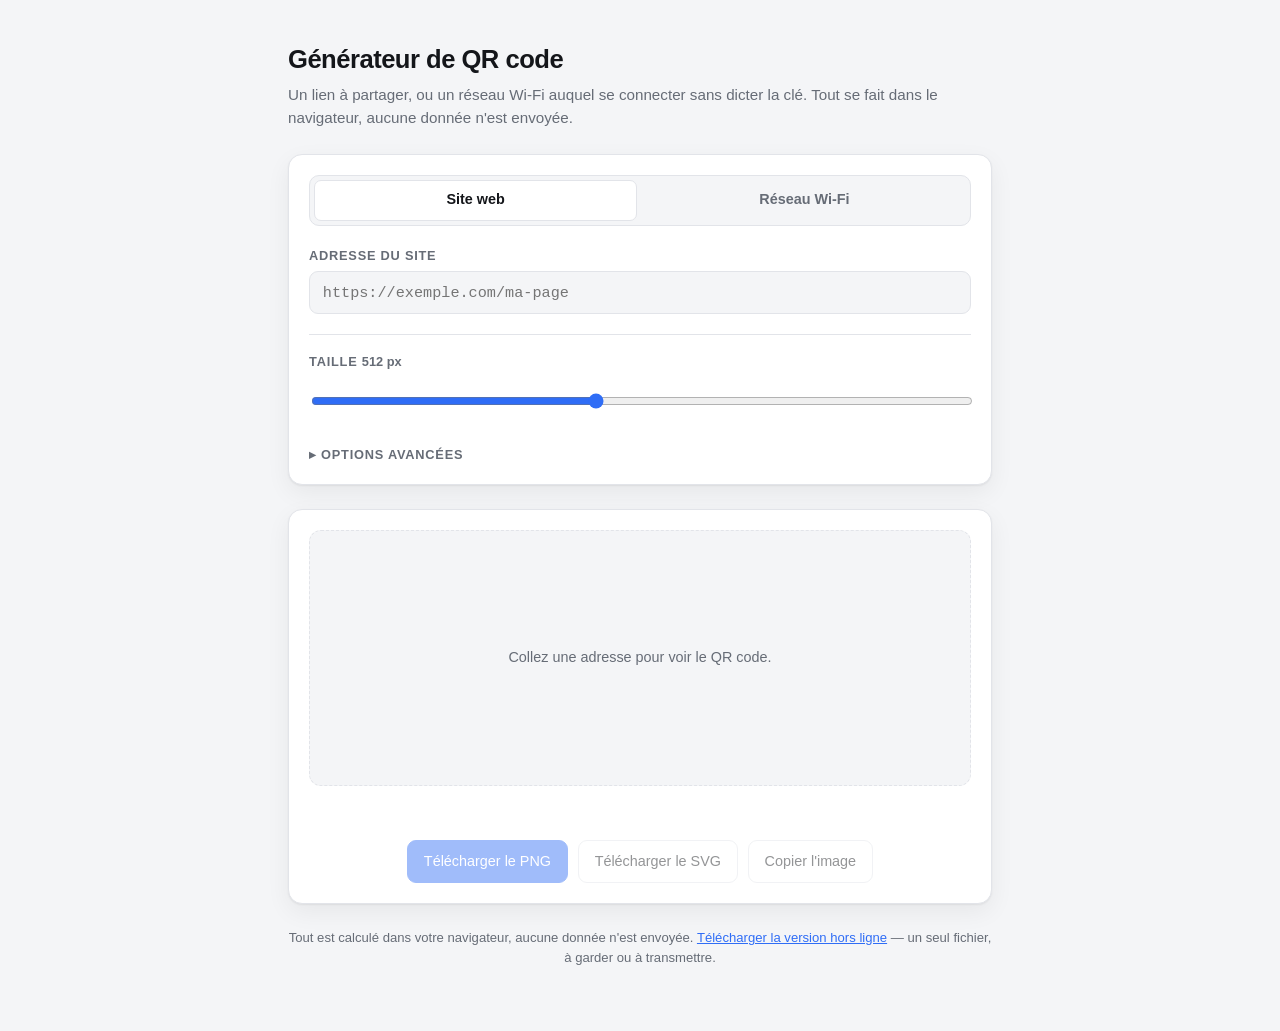
==== index.html @ 9646019e "Replier la correction d'erreur dans « Options avancées » L'écran d'arrivée n'expose plus que l'adres" ====
<!DOCTYPE html>
<html lang="fr">
<head>
  <meta charset="utf-8">
  <meta name="viewport" content="width=device-width, initial-scale=1">
  <title>Générateur de QR code</title>
  <link rel="stylesheet" href="styles.css">
</head>
<body>
  <main class="app">
    <header class="app__header">
      <h1>Générateur de QR code</h1>
      <p class="app__subtitle">Un lien à partager, ou un réseau Wi-Fi auquel se connecter sans dicter la clé. Tout se fait dans le navigateur, aucune donnée n'est envoyée.</p>
    </header>

    <section class="panel">
      <div class="tabs" role="tablist" aria-label="Type de QR code">
        <button type="button" role="tab" id="tab-url" aria-controls="pane-url" aria-selected="true">Site web</button>
        <button type="button" role="tab" id="tab-wifi" aria-controls="pane-wifi" aria-selected="false">Réseau Wi-Fi</button>
      </div>

      <div id="pane-url" role="tabpanel" aria-labelledby="tab-url">
        <label class="field">
          <span class="field__label">Adresse du site</span>
          <input
            id="url-input"
            type="text"
            class="field__input"
            placeholder="https://exemple.com/ma-page"
            autocomplete="off"
            spellcheck="false">
        </label>
      </div>

      <div id="pane-wifi" role="tabpanel" aria-labelledby="tab-wifi" hidden>
        <label class="field">
          <span class="field__label">Nom du réseau (SSID)</span>
          <input id="ssid-input" type="text" class="field__input" placeholder="Livebox-A1B2" autocomplete="off" spellcheck="false">
        </label>

        <div class="options">
          <label class="option">
            <span class="option__label">Sécurité</span>
            <select id="security-select" class="option__control">
              <option value="WPA" selected>WPA / WPA2 / WPA3</option>
              <option value="WEP">WEP (ancien)</option>
              <option value="nopass">Ouvert, sans mot de passe</option>
            </select>
          </label>

          <label class="option">
            <span class="option__label">Mot de passe</span>
            <input id="wifi-password" type="text" class="option__control" placeholder="clé du réseau" autocomplete="off" spellcheck="false">
          </label>
        </div>

        <div class="check">
          <input id="hidden-network" type="checkbox">
          <label for="hidden-network">Réseau caché (SSID non diffusé)</label>
        </div>
      </div>

      <div class="options options--shared">
        <label class="option">
          <span class="option__label">Taille <output id="size-output">512 px</output></span>
          <input id="size-range" type="range" class="option__control" min="128" max="1024" step="32" value="512">
        </label>
      </div>

      <details class="advanced">
        <summary>Options avancées</summary>
        <div class="options">
          <label class="option">
            <span class="option__label">Correction d'erreur</span>
            <select id="ecc-select" class="option__control">
              <option value="L">Faible (L) &mdash; 7 %</option>
              <option value="M" selected>Moyenne (M) &mdash; 15 %</option>
              <option value="Q">Élevée (Q) &mdash; 25 %</option>
              <option value="H">Maximale (H) &mdash; 30 %</option>
            </select>
          </label>
        </div>
        <p class="advanced__help">Plus la correction est élevée, plus le code reste lisible s'il est abîmé ou partiellement masqué — mais plus il est dense. « Moyenne » convient dans presque tous les cas.</p>
      </details>
    </section>

    <section class="result" aria-live="polite">
      <div class="preview" id="preview">
        <canvas id="canvas" class="preview__canvas" role="img" aria-label="Aperçu du QR code"></canvas>
        <p class="preview__placeholder" id="placeholder">Le QR code apparaîtra ici.</p>
      </div>

      <p class="status" id="status"></p>
      <p class="notice" id="notice" hidden></p>

      <div class="actions">
        <button id="download-png" type="button" class="button button--primary" disabled>Télécharger le PNG</button>
        <button id="download-svg" type="button" class="button" disabled>Télécharger le SVG</button>
        <button id="copy-png" type="button" class="button" disabled>Copier l'image</button>
      </div>
    </section>
    <footer class="app__footer">
      Tout est calculé dans votre navigateur, aucune donnée n'est envoyée.
      <a href="qr-code-generator.html" download>Télécharger la version hors ligne</a> — un seul fichier, à garder ou à transmettre.
    </footer>
  </main>

  <script src="qrcode.js"></script>
  <script src="payload.js"></script>
  <script src="app.js"></script>
</body>
</html>
---- styles.css ----
:root {
  color-scheme: light dark;

  --bg: #f4f5f7;
  --surface: #ffffff;
  --border: #e2e4e9;
  --text: #14161a;
  --text-muted: #666c76;
  --accent: #2f6df6;
  --accent-text: #ffffff;
  --danger: #c0392b;
  --warn-bg: #fff8e5;
  --warn-text: #7a5200;
  --warn-border: #f0d9a0;
  --shadow: 0 1px 2px rgba(16, 18, 22, 0.06), 0 8px 24px rgba(16, 18, 22, 0.06);
}

@media (prefers-color-scheme: dark) {
  :root {
    --bg: #121316;
    --surface: #1b1d21;
    --border: #2c2f35;
    --text: #f0f1f3;
    --text-muted: #9aa1ac;
    --accent: #5a8dff;
    --accent-text: #0d1117;
    --danger: #ff7a6b;
    --warn-bg: #2a2313;
    --warn-text: #e8c882;
    --warn-border: #4a3d1c;
    --shadow: 0 1px 2px rgba(0, 0, 0, 0.4), 0 8px 24px rgba(0, 0, 0, 0.35);
  }
}

* {
  box-sizing: border-box;
}

body {
  margin: 0;
  padding: 2.5rem 1.25rem 4rem;
  background: var(--bg);
  color: var(--text);
  font: 16px/1.5 -apple-system, BlinkMacSystemFont, "Segoe UI", Roboto, Helvetica, Arial, sans-serif;
  -webkit-font-smoothing: antialiased;
}

.app {
  max-width: 44rem;
  margin: 0 auto;
  display: flex;
  flex-direction: column;
  gap: 1.5rem;
}

.app__header h1 {
  margin: 0 0 0.35rem;
  font-size: 1.6rem;
  letter-spacing: -0.02em;
}

.app__subtitle {
  margin: 0;
  color: var(--text-muted);
  font-size: 0.95rem;
}

.panel,
.result {
  background: var(--surface);
  border: 1px solid var(--border);
  border-radius: 14px;
  padding: 1.25rem;
  box-shadow: var(--shadow);
}

/* Onglets de mode */
.tabs {
  display: flex;
  gap: 0.35rem;
  margin-bottom: 1.25rem;
  padding: 0.25rem;
  background: var(--bg);
  border: 1px solid var(--border);
  border-radius: 10px;
}

.tabs button {
  flex: 1;
  padding: 0.55rem 0.5rem;
  border: 1px solid transparent;
  border-radius: 7px;
  background: none;
  color: var(--text-muted);
  font: inherit;
  font-size: 0.9rem;
  font-weight: 600;
  cursor: pointer;
}

.tabs button[aria-selected="true"] {
  background: var(--surface);
  border-color: var(--border);
  color: var(--text);
}

.field {
  display: block;
}

.field__label,
.option__label {
  display: block;
  margin-bottom: 0.4rem;
  font-size: 0.8rem;
  font-weight: 600;
  text-transform: uppercase;
  letter-spacing: 0.06em;
  color: var(--text-muted);
}

.field__input,
.option__control {
  width: 100%;
  padding: 0.7rem 0.8rem;
  border: 1px solid var(--border);
  border-radius: 9px;
  background: var(--bg);
  color: var(--text);
  font-size: 1rem;
  font-family: inherit;
}

.field__input {
  font-family: ui-monospace, SFMono-Regular, Menlo, monospace;
  font-size: 0.95rem;
}

.field__input:focus-visible,
.option__control:focus-visible,
.button:focus-visible {
  outline: 2px solid var(--accent);
  outline-offset: 2px;
}

.options {
  margin-top: 1.1rem;
  display: grid;
  grid-template-columns: repeat(auto-fit, minmax(14rem, 1fr));
  gap: 1rem;
}

.option__label output {
  text-transform: none;
  letter-spacing: normal;
  font-variant-numeric: tabular-nums;
}

input[type="range"].option__control {
  padding: 0;
  border: none;
  background: none;
  accent-color: var(--accent);
  height: 2.6rem;
}

.result {
  display: flex;
  flex-direction: column;
  gap: 1rem;
  align-items: center;
}

.preview {
  display: flex;
  align-items: center;
  justify-content: center;
  width: 100%;
  min-height: 16rem;
  padding: 1rem;
  border: 1px dashed var(--border);
  border-radius: 12px;
  background: var(--bg);
}

.preview__canvas {
  display: none;
  width: 100%;
  max-width: 20rem;
  height: auto;
  border-radius: 6px;
  /* Les modules restent nets quand le canvas est mis à l'échelle. */
  image-rendering: pixelated;
}

.preview--ready .preview__canvas {
  display: block;
}

.preview--ready .preview__placeholder {
  display: none;
}

.preview__placeholder {
  margin: 0;
  color: var(--text-muted);
  font-size: 0.9rem;
}

.status {
  margin: 0;
  min-height: 1.4rem;
  text-align: center;
  font-size: 0.85rem;
  color: var(--text-muted);
  font-variant-numeric: tabular-nums;
}

.status--error {
  color: var(--danger);
}

.check {
  display: flex;
  align-items: center;
  gap: 0.5rem;
  margin-top: 1rem;
}

.check input {
  margin: 0;
  accent-color: var(--accent);
}

.check label {
  font-size: 0.88rem;
  color: var(--text);
}

.notice {
  width: 100%;
  margin: 0;
  padding: 0.6rem 0.8rem;
  border: 1px solid var(--warn-border);
  border-radius: 9px;
  background: var(--warn-bg);
  color: var(--warn-text);
  font-size: 0.82rem;
}

.options--shared {
  margin-top: 1.25rem;
  padding-top: 1.1rem;
  border-top: 1px solid var(--border);
}

[hidden] {
  display: none !important;
}

.actions {
  display: flex;
  flex-wrap: wrap;
  gap: 0.6rem;
  justify-content: center;
}

.button {
  padding: 0.6rem 1rem;
  border: 1px solid var(--border);
  border-radius: 9px;
  background: var(--surface);
  color: var(--text);
  font: inherit;
  font-size: 0.9rem;
  font-weight: 500;
  cursor: pointer;
  transition: background-color 0.15s ease, border-color 0.15s ease, opacity 0.15s ease;
}

.button:hover:not(:disabled) {
  border-color: var(--accent);
}

.button--primary {
  background: var(--accent);
  border-color: var(--accent);
  color: var(--accent-text);
}

.button:disabled {
  opacity: 0.45;
  cursor: not-allowed;
}

.app__footer {
  text-align: center;
  font-size: 0.82rem;
  color: var(--text-muted);
}

.app__footer a {
  color: var(--accent);
}

/* Réglages repliés par défaut : l'écran reste simple à l'arrivée. */
.advanced {
  margin-top: 1rem;
}

.advanced > summary {
  cursor: pointer;
  width: fit-content;
  font-size: 0.8rem;
  font-weight: 600;
  text-transform: uppercase;
  letter-spacing: 0.06em;
  color: var(--text-muted);
  list-style: none;
}

.advanced > summary::-webkit-details-marker {
  display: none;
}

.advanced > summary::before {
  content: "▸ ";
}

.advanced[open] > summary::before {
  content: "▾ ";
}

.advanced > summary:focus-visible {
  outline: 2px solid var(--accent);
  outline-offset: 2px;
}

.advanced__help {
  margin: 0.7rem 0 0;
  font-size: 0.82rem;
  color: var(--text-muted);
}
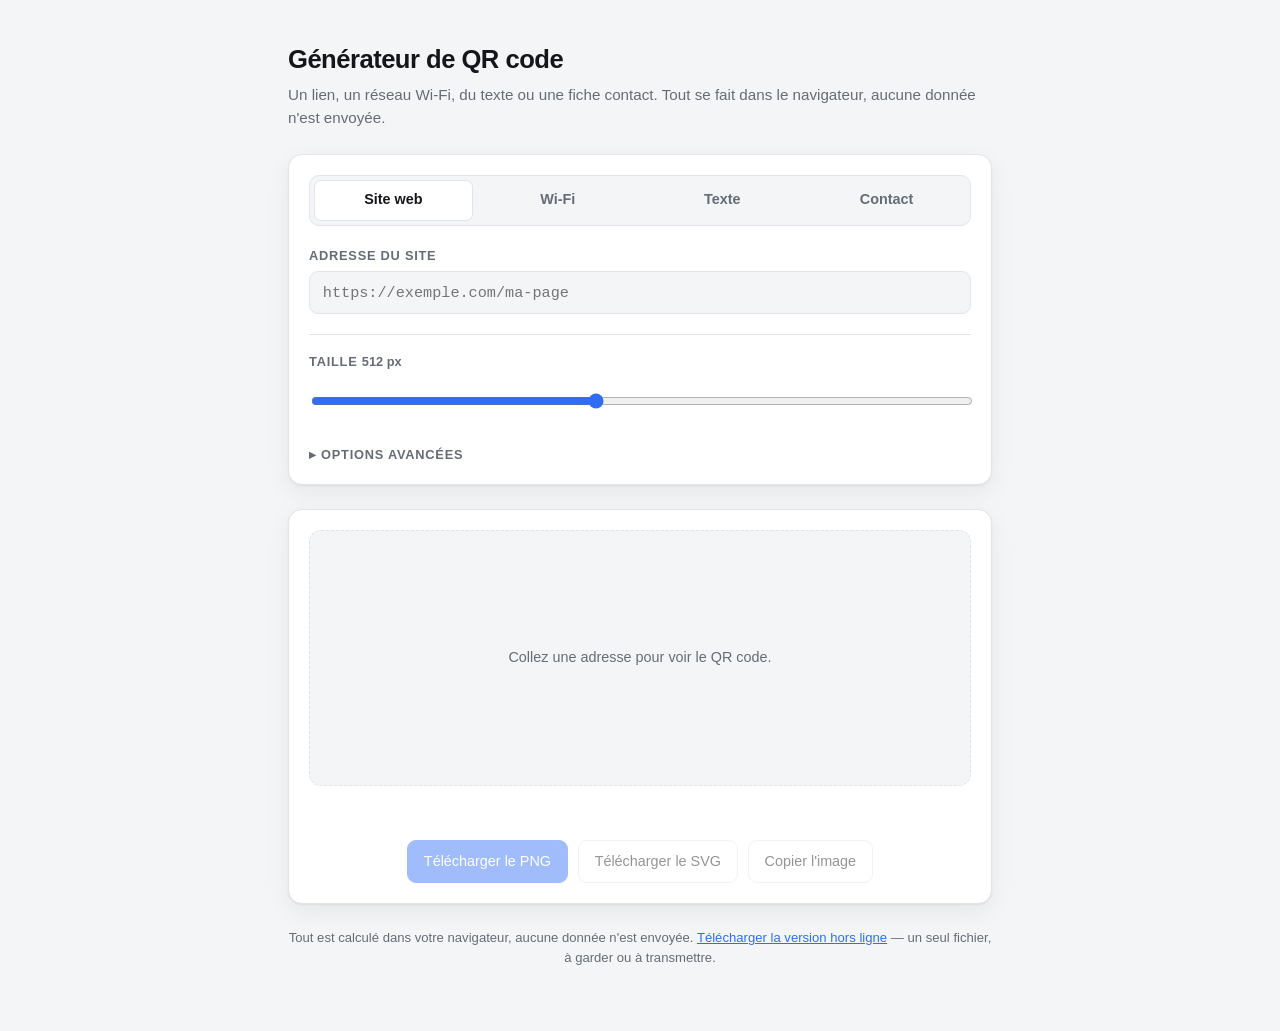
==== commit b1070936: "Ajouter les modes Texte et Contact Deux onglets supplémentaires, portés par le même module de constr" ====
--- a/index.html
+++ b/index.html
@@ -10,13 +10,15 @@
   <main class="app">
     <header class="app__header">
       <h1>Générateur de QR code</h1>
-      <p class="app__subtitle">Un lien à partager, ou un réseau Wi-Fi auquel se connecter sans dicter la clé. Tout se fait dans le navigateur, aucune donnée n'est envoyée.</p>
+      <p class="app__subtitle">Un lien, un réseau Wi-Fi, du texte ou une fiche contact. Tout se fait dans le navigateur, aucune donnée n'est envoyée.</p>
     </header>
 
     <section class="panel">
       <div class="tabs" role="tablist" aria-label="Type de QR code">
         <button type="button" role="tab" id="tab-url" aria-controls="pane-url" aria-selected="true">Site web</button>
-        <button type="button" role="tab" id="tab-wifi" aria-controls="pane-wifi" aria-selected="false">Réseau Wi-Fi</button>
+        <button type="button" role="tab" id="tab-wifi" aria-controls="pane-wifi" aria-selected="false">Wi-Fi</button>
+        <button type="button" role="tab" id="tab-text" aria-controls="pane-text" aria-selected="false">Texte</button>
+        <button type="button" role="tab" id="tab-contact" aria-controls="pane-contact" aria-selected="false">Contact</button>
       </div>
 
       <div id="pane-url" role="tabpanel" aria-labelledby="tab-url">
@@ -57,6 +59,40 @@
         <div class="check">
           <input id="hidden-network" type="checkbox">
           <label for="hidden-network">Réseau caché (SSID non diffusé)</label>
+        </div>
+      </div>
+
+      <div id="pane-text" role="tabpanel" aria-labelledby="tab-text" hidden>
+        <label class="field">
+          <span class="field__label">Texte</span>
+          <textarea id="free-text" class="field__input" rows="4" placeholder="N'importe quel texte : un message, une référence, un numéro de série…" spellcheck="false"></textarea>
+        </label>
+      </div>
+
+      <div id="pane-contact" role="tabpanel" aria-labelledby="tab-contact" hidden>
+        <div class="options">
+          <label class="option">
+            <span class="option__label">Prénom</span>
+            <input id="contact-first" type="text" class="option__control" placeholder="Alex" autocomplete="off">
+          </label>
+          <label class="option">
+            <span class="option__label">Nom</span>
+            <input id="contact-last" type="text" class="option__control" placeholder="Martin" autocomplete="off">
+          </label>
+        </div>
+        <label class="field field--spaced">
+          <span class="field__label">Organisation <span class="optional">facultatif</span></span>
+          <input id="contact-org" type="text" class="field__input" placeholder="AS Monaco" autocomplete="off">
+        </label>
+        <div class="options">
+          <label class="option">
+            <span class="option__label">Téléphone</span>
+            <input id="contact-phone" type="text" class="option__control" placeholder="+377 12 34 56 78" autocomplete="off" spellcheck="false">
+          </label>
+          <label class="option">
+            <span class="option__label">E-mail</span>
+            <input id="contact-email" type="text" class="option__control" placeholder="alex@exemple.com" autocomplete="off" spellcheck="false">
+          </label>
         </div>
       </div>
 
--- a/styles.css
+++ b/styles.css
@@ -77,6 +77,7 @@
 /* Onglets de mode */
 .tabs {
   display: flex;
+  flex-wrap: wrap;
   gap: 0.35rem;
   margin-bottom: 1.25rem;
   padding: 0.25rem;
@@ -86,7 +87,7 @@
 }
 
 .tabs button {
-  flex: 1;
+  flex: 1 1 6rem;
   padding: 0.55rem 0.5rem;
   border: 1px solid transparent;
   border-radius: 7px;
@@ -341,3 +342,19 @@
   font-size: 0.82rem;
   color: var(--text-muted);
 }
+
+textarea.field__input {
+  resize: vertical;
+  min-height: 5.5rem;
+}
+
+.field--spaced {
+  margin-top: 1rem;
+}
+
+.optional {
+  text-transform: none;
+  letter-spacing: normal;
+  font-weight: 400;
+  opacity: 0.75;
+}
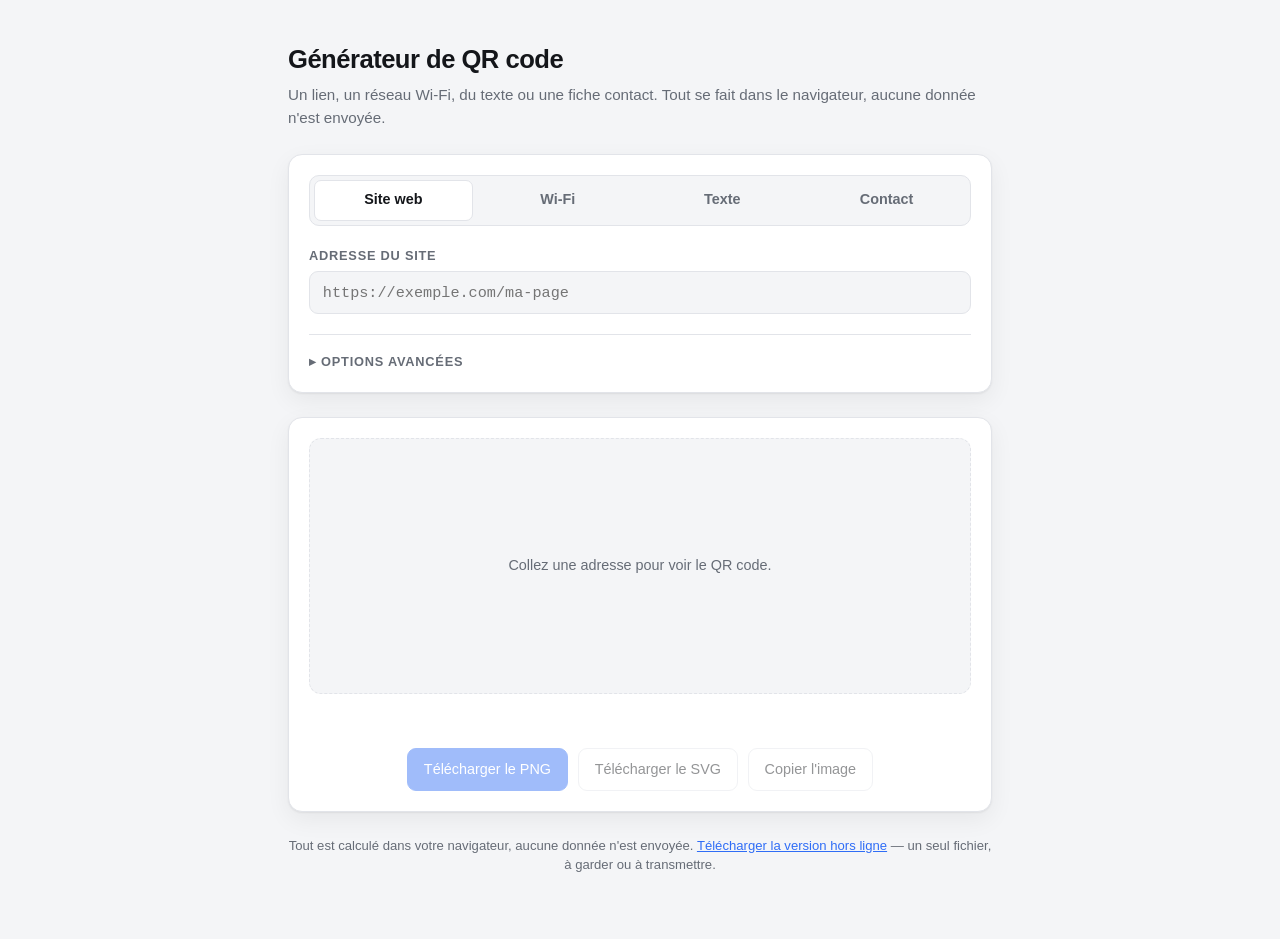
==== commit 4937d9d0: "Neutraliser les exemples et replier la taille d'export Les champs suggéraient des valeurs liées à un" ====
--- a/index.html
+++ b/index.html
@@ -37,7 +37,7 @@
       <div id="pane-wifi" role="tabpanel" aria-labelledby="tab-wifi" hidden>
         <label class="field">
           <span class="field__label">Nom du réseau (SSID)</span>
-          <input id="ssid-input" type="text" class="field__input" placeholder="Livebox-A1B2" autocomplete="off" spellcheck="false">
+          <input id="ssid-input" type="text" class="field__input" placeholder="Wifi-Invites" autocomplete="off" spellcheck="false">
         </label>
 
         <div class="options">
@@ -73,39 +73,37 @@
         <div class="options">
           <label class="option">
             <span class="option__label">Prénom</span>
-            <input id="contact-first" type="text" class="option__control" placeholder="Alex" autocomplete="off">
+            <input id="contact-first" type="text" class="option__control" placeholder="Jane" autocomplete="off">
           </label>
           <label class="option">
             <span class="option__label">Nom</span>
-            <input id="contact-last" type="text" class="option__control" placeholder="Martin" autocomplete="off">
+            <input id="contact-last" type="text" class="option__control" placeholder="Doe" autocomplete="off">
           </label>
         </div>
         <label class="field field--spaced">
           <span class="field__label">Organisation <span class="optional">facultatif</span></span>
-          <input id="contact-org" type="text" class="field__input" placeholder="AS Monaco" autocomplete="off">
+          <input id="contact-org" type="text" class="field__input" placeholder="Ma société" autocomplete="off">
         </label>
         <div class="options">
           <label class="option">
             <span class="option__label">Téléphone</span>
-            <input id="contact-phone" type="text" class="option__control" placeholder="+377 12 34 56 78" autocomplete="off" spellcheck="false">
+            <input id="contact-phone" type="text" class="option__control" placeholder="+33 6 12 34 56 78" autocomplete="off" spellcheck="false">
           </label>
           <label class="option">
             <span class="option__label">E-mail</span>
-            <input id="contact-email" type="text" class="option__control" placeholder="alex@exemple.com" autocomplete="off" spellcheck="false">
+            <input id="contact-email" type="text" class="option__control" placeholder="jane.doe@exemple.com" autocomplete="off" spellcheck="false">
           </label>
         </div>
-      </div>
-
-      <div class="options options--shared">
-        <label class="option">
-          <span class="option__label">Taille <output id="size-output">512 px</output></span>
-          <input id="size-range" type="range" class="option__control" min="128" max="1024" step="32" value="512">
-        </label>
       </div>
 
       <details class="advanced">
         <summary>Options avancées</summary>
         <div class="options">
+          <label class="option">
+            <span class="option__label">Taille <output id="size-output">512 px</output></span>
+            <input id="size-range" type="range" class="option__control" min="128" max="1024" step="32" value="512">
+          </label>
+
           <label class="option">
             <span class="option__label">Correction d'erreur</span>
             <select id="ecc-select" class="option__control">
@@ -116,7 +114,7 @@
             </select>
           </label>
         </div>
-        <p class="advanced__help">Plus la correction est élevée, plus le code reste lisible s'il est abîmé ou partiellement masqué — mais plus il est dense. « Moyenne » convient dans presque tous les cas.</p>
+        <p class="advanced__help">La taille fixe la dimension des images exportées. Plus la correction d'erreur est élevée, plus le code reste lisible s'il est abîmé ou partiellement masqué — mais plus il est dense. Les valeurs par défaut conviennent dans presque tous les cas.</p>
       </details>
     </section>
 
--- a/styles.css
+++ b/styles.css
@@ -249,12 +249,6 @@
   font-size: 0.82rem;
 }
 
-.options--shared {
-  margin-top: 1.25rem;
-  padding-top: 1.1rem;
-  border-top: 1px solid var(--border);
-}
-
 [hidden] {
   display: none !important;
 }
@@ -306,7 +300,9 @@
 
 /* Réglages repliés par défaut : l'écran reste simple à l'arrivée. */
 .advanced {
-  margin-top: 1rem;
+  margin-top: 1.25rem;
+  padding-top: 1.1rem;
+  border-top: 1px solid var(--border);
 }
 
 .advanced > summary {
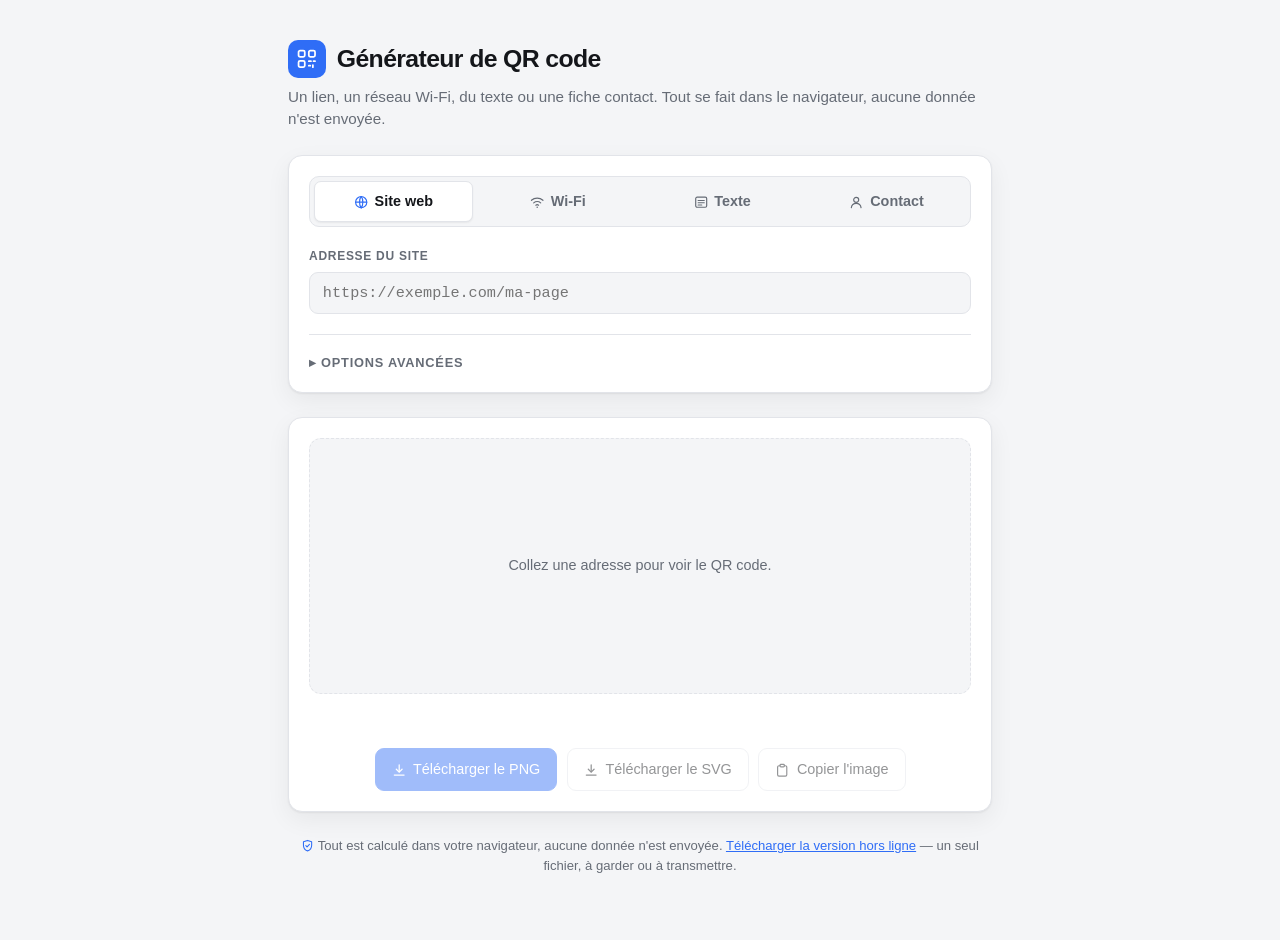
==== commit 79156393: "Habiller l'interface : icônes, logo et favicon Ajoute un jeu de huit icônes SVG (onglets, boutons d'" ====
--- a/index.html
+++ b/index.html
@@ -4,21 +4,88 @@
   <meta charset="utf-8">
   <meta name="viewport" content="width=device-width, initial-scale=1">
   <title>Générateur de QR code</title>
+  <link rel="icon" href="data:image/svg+xml,%3Csvg xmlns='http://www.w3.org/2000/svg' viewBox='0 0 16 16'%3E%3Crect width='16' height='16' rx='3.5' fill='%232f6df6'/%3E%3Cg fill='%23fff'%3E%3Crect x='3' y='3' width='4' height='4' rx='1'/%3E%3Crect x='9' y='3' width='4' height='4' rx='1'/%3E%3Crect x='3' y='9' width='4' height='4' rx='1'/%3E%3Crect x='9.4' y='9.4' width='1.7' height='1.7'/%3E%3Crect x='11.4' y='11.4' width='1.7' height='1.7'/%3E%3C/g%3E%3C/svg%3E">
   <link rel="stylesheet" href="styles.css">
 </head>
 <body>
+<!--
+  Jeu d'icônes de l'interface : chaque tracé est défini une seule fois ici, puis
+  réutilisé par <use href="#icon-...">. Dessinées sur une grille de 16×16 dans un
+  style linéaire proche de Bootstrap Icons, mais écrites à la main : le fichier
+  reste ainsi autonome, sans CDN ni dépendance à télécharger.
+-->
+<svg xmlns="http://www.w3.org/2000/svg" hidden aria-hidden="true">
+  <symbol id="icon-qr" viewBox="0 0 16 16" fill="none" stroke="currentColor"
+          stroke-width="1.3" stroke-linecap="round" stroke-linejoin="round">
+    <rect x="1.9" y="1.9" width="4.6" height="4.6" rx="1.1"/>
+    <rect x="9.5" y="1.9" width="4.6" height="4.6" rx="1.1"/>
+    <rect x="1.9" y="9.5" width="4.6" height="4.6" rx="1.1"/>
+    <path d="M9.5 9.8h1.6M13 9.8h1.1M9.5 13.1h1.1M12.5 12.6v1.6"/>
+  </symbol>
+
+  <symbol id="icon-globe" viewBox="0 0 16 16" fill="none" stroke="currentColor"
+          stroke-width="1.3" stroke-linecap="round" stroke-linejoin="round">
+    <circle cx="8" cy="8" r="6.2"/>
+    <path d="M1.9 8h12.2"/>
+    <path d="M8 1.8c-2.4 2.3-2.4 10.1 0 12.4"/>
+    <path d="M8 1.8c2.4 2.3 2.4 10.1 0 12.4"/>
+  </symbol>
+
+  <symbol id="icon-wifi" viewBox="0 0 16 16" fill="none" stroke="currentColor"
+          stroke-width="1.3" stroke-linecap="round" stroke-linejoin="round">
+    <path d="M1.6 5.9c3.6-3.2 9.2-3.2 12.8 0"/>
+    <path d="M4.1 8.7c2.2-1.9 5.6-1.9 7.8 0"/>
+    <path d="M6.5 11.4c.9-.8 2.1-.8 3 0"/>
+    <circle cx="8" cy="13.6" r=".85" fill="currentColor" stroke="none"/>
+  </symbol>
+
+  <symbol id="icon-text" viewBox="0 0 16 16" fill="none" stroke="currentColor"
+          stroke-width="1.3" stroke-linecap="round" stroke-linejoin="round">
+    <rect x="1.9" y="2.4" width="12.2" height="11.2" rx="1.6"/>
+    <path d="M4.6 6.1h6.8M4.6 8.6h6.8M4.6 11.1h4"/>
+  </symbol>
+
+  <symbol id="icon-person" viewBox="0 0 16 16" fill="none" stroke="currentColor"
+          stroke-width="1.3" stroke-linecap="round" stroke-linejoin="round">
+    <circle cx="8" cy="5.4" r="2.8"/>
+    <path d="M2.6 14c.4-3 2.7-4.7 5.4-4.7s5 1.7 5.4 4.7"/>
+  </symbol>
+
+  <symbol id="icon-download" viewBox="0 0 16 16" fill="none" stroke="currentColor"
+          stroke-width="1.4" stroke-linecap="round" stroke-linejoin="round">
+    <path d="M8 2.2v7.6"/>
+    <path d="M4.8 6.9 8 10.1l3.2-3.2"/>
+    <path d="M2.6 13.4h10.8"/>
+  </symbol>
+
+  <symbol id="icon-clipboard" viewBox="0 0 16 16" fill="none" stroke="currentColor"
+          stroke-width="1.3" stroke-linecap="round" stroke-linejoin="round">
+    <path d="M5.6 3.1H4.4A1.5 1.5 0 0 0 2.9 4.6v8.4a1.5 1.5 0 0 0 1.5 1.5h7.2a1.5 1.5 0 0 0 1.5-1.5V4.6a1.5 1.5 0 0 0-1.5-1.5h-1.2"/>
+    <rect x="5.6" y="1.5" width="4.8" height="2.9" rx="1"/>
+  </symbol>
+
+  <symbol id="icon-shield" viewBox="0 0 16 16" fill="none" stroke="currentColor"
+          stroke-width="1.3" stroke-linecap="round" stroke-linejoin="round">
+    <path d="M8 1.7 13 3.4v4.2c0 3.3-2.1 6-5 6.9-2.9-.9-5-3.6-5-6.9V3.4z"/>
+    <path d="M5.9 8.1 7.4 9.6l2.9-3"/>
+  </symbol>
+</svg>
+
   <main class="app">
     <header class="app__header">
-      <h1>Générateur de QR code</h1>
+      <div class="brand">
+        <span class="brand__mark"><svg class="icon icon--brand" aria-hidden="true"><use href="#icon-qr"/></svg></span>
+        <h1>Générateur de QR code</h1>
+      </div>
       <p class="app__subtitle">Un lien, un réseau Wi-Fi, du texte ou une fiche contact. Tout se fait dans le navigateur, aucune donnée n'est envoyée.</p>
     </header>
 
     <section class="panel">
       <div class="tabs" role="tablist" aria-label="Type de QR code">
-        <button type="button" role="tab" id="tab-url" aria-controls="pane-url" aria-selected="true">Site web</button>
-        <button type="button" role="tab" id="tab-wifi" aria-controls="pane-wifi" aria-selected="false">Wi-Fi</button>
-        <button type="button" role="tab" id="tab-text" aria-controls="pane-text" aria-selected="false">Texte</button>
-        <button type="button" role="tab" id="tab-contact" aria-controls="pane-contact" aria-selected="false">Contact</button>
+        <button type="button" role="tab" id="tab-url" aria-controls="pane-url" aria-selected="true"><svg class="icon" aria-hidden="true"><use href="#icon-globe"/></svg><span>Site web</span></button>
+        <button type="button" role="tab" id="tab-wifi" aria-controls="pane-wifi" aria-selected="false"><svg class="icon" aria-hidden="true"><use href="#icon-wifi"/></svg><span>Wi-Fi</span></button>
+        <button type="button" role="tab" id="tab-text" aria-controls="pane-text" aria-selected="false"><svg class="icon" aria-hidden="true"><use href="#icon-text"/></svg><span>Texte</span></button>
+        <button type="button" role="tab" id="tab-contact" aria-controls="pane-contact" aria-selected="false"><svg class="icon" aria-hidden="true"><use href="#icon-person"/></svg><span>Contact</span></button>
       </div>
 
       <div id="pane-url" role="tabpanel" aria-labelledby="tab-url">
@@ -73,7 +140,7 @@
         <div class="options">
           <label class="option">
             <span class="option__label">Prénom</span>
-            <input id="contact-first" type="text" class="option__control" placeholder="Jane" autocomplete="off">
+            <input id="contact-first" type="text" class="option__control" placeholder="John" autocomplete="off">
           </label>
           <label class="option">
             <span class="option__label">Nom</span>
@@ -91,7 +158,7 @@
           </label>
           <label class="option">
             <span class="option__label">E-mail</span>
-            <input id="contact-email" type="text" class="option__control" placeholder="jane.doe@exemple.com" autocomplete="off" spellcheck="false">
+            <input id="contact-email" type="text" class="option__control" placeholder="john.doe@exemple.com" autocomplete="off" spellcheck="false">
           </label>
         </div>
       </div>
@@ -128,12 +195,13 @@
       <p class="notice" id="notice" hidden></p>
 
       <div class="actions">
-        <button id="download-png" type="button" class="button button--primary" disabled>Télécharger le PNG</button>
-        <button id="download-svg" type="button" class="button" disabled>Télécharger le SVG</button>
-        <button id="copy-png" type="button" class="button" disabled>Copier l'image</button>
+        <button id="download-png" type="button" class="button button--primary" disabled><svg class="icon" aria-hidden="true"><use href="#icon-download"/></svg><span>Télécharger le PNG</span></button>
+        <button id="download-svg" type="button" class="button" disabled><svg class="icon" aria-hidden="true"><use href="#icon-download"/></svg><span>Télécharger le SVG</span></button>
+        <button id="copy-png" type="button" class="button" disabled><svg class="icon" aria-hidden="true"><use href="#icon-clipboard"/></svg><span>Copier l'image</span></button>
       </div>
     </section>
     <footer class="app__footer">
+      <svg class="icon" aria-hidden="true"><use href="#icon-shield"/></svg>
       Tout est calculé dans votre navigateur, aucune donnée n'est envoyée.
       <a href="qr-code-generator.html" download>Télécharger la version hors ligne</a> — un seul fichier, à garder ou à transmettre.
     </footer>
--- a/styles.css
+++ b/styles.css
@@ -53,16 +53,49 @@
   gap: 1.5rem;
 }
 
+.brand {
+  display: flex;
+  align-items: center;
+  gap: 0.7rem;
+  margin-bottom: 0.5rem;
+}
+
+/* Pastille d'identité : le glyphe reprend celui du favicon. */
+.brand__mark {
+  display: grid;
+  place-items: center;
+  flex: none;
+  width: 2.35rem;
+  height: 2.35rem;
+  border-radius: 10px;
+  background: var(--accent);
+  color: var(--accent-text);
+}
+
 .app__header h1 {
-  margin: 0 0 0.35rem;
-  font-size: 1.6rem;
-  letter-spacing: -0.02em;
+  margin: 0;
+  font-size: 1.55rem;
+  font-weight: 650;
+  letter-spacing: -0.025em;
 }
 
 .app__subtitle {
   margin: 0;
   color: var(--text-muted);
   font-size: 0.95rem;
+}
+
+/* Les icônes suivent la taille et la couleur du texte qui les accompagne. */
+.icon {
+  width: 1em;
+  height: 1em;
+  flex: none;
+  vertical-align: -0.125em;
+}
+
+.icon--brand {
+  width: 1.35rem;
+  height: 1.35rem;
 }
 
 .panel,
@@ -87,6 +120,10 @@
 }
 
 .tabs button {
+  display: inline-flex;
+  align-items: center;
+  justify-content: center;
+  gap: 0.4rem;
   flex: 1 1 6rem;
   padding: 0.55rem 0.5rem;
   border: 1px solid transparent;
@@ -97,12 +134,28 @@
   font-size: 0.9rem;
   font-weight: 600;
   cursor: pointer;
+  transition: background-color 0.15s ease, border-color 0.15s ease, color 0.15s ease;
+}
+
+.tabs button:hover:not([aria-selected="true"]) {
+  color: var(--text);
 }
 
 .tabs button[aria-selected="true"] {
   background: var(--surface);
   border-color: var(--border);
   color: var(--text);
+  box-shadow: 0 1px 2px rgba(16, 18, 22, 0.06);
+}
+
+/* L'onglet actif se repère aussi à la couleur de son icône, pas seulement au fond. */
+.tabs button[aria-selected="true"] .icon {
+  color: var(--accent);
+}
+
+.tabs button:focus-visible {
+  outline: 2px solid var(--accent);
+  outline-offset: 2px;
 }
 
 .field {
@@ -113,7 +166,7 @@
 .option__label {
   display: block;
   margin-bottom: 0.4rem;
-  font-size: 0.8rem;
+  font-size: 0.75rem;
   font-weight: 600;
   text-transform: uppercase;
   letter-spacing: 0.06em;
@@ -130,6 +183,12 @@
   color: var(--text);
   font-size: 1rem;
   font-family: inherit;
+  transition: border-color 0.15s ease, background-color 0.15s ease;
+}
+
+.field__input:hover,
+.option__control:hover {
+  border-color: var(--text-muted);
 }
 
 .field__input {
@@ -189,7 +248,10 @@
   width: 100%;
   max-width: 20rem;
   height: auto;
-  border-radius: 6px;
+  padding: 0.6rem;
+  border-radius: 10px;
+  background: #ffffff;
+  box-shadow: 0 1px 2px rgba(16, 18, 22, 0.1), 0 6px 20px rgba(16, 18, 22, 0.12);
   /* Les modules restent nets quand le canvas est mis à l'échelle. */
   image-rendering: pixelated;
 }
@@ -261,6 +323,9 @@
 }
 
 .button {
+  display: inline-flex;
+  align-items: center;
+  gap: 0.45rem;
   padding: 0.6rem 1rem;
   border: 1px solid var(--border);
   border-radius: 9px;
@@ -292,6 +357,10 @@
   text-align: center;
   font-size: 0.82rem;
   color: var(--text-muted);
+}
+
+.app__footer .icon {
+  color: var(--accent);
 }
 
 .app__footer a {
@@ -354,3 +423,13 @@
   font-weight: 400;
   opacity: 0.75;
 }
+
+/* Respecte le réglage système « réduire les animations ». */
+@media (prefers-reduced-motion: reduce) {
+  *,
+  *::before,
+  *::after {
+    transition-duration: 0.01ms !important;
+    animation-duration: 0.01ms !important;
+  }
+}
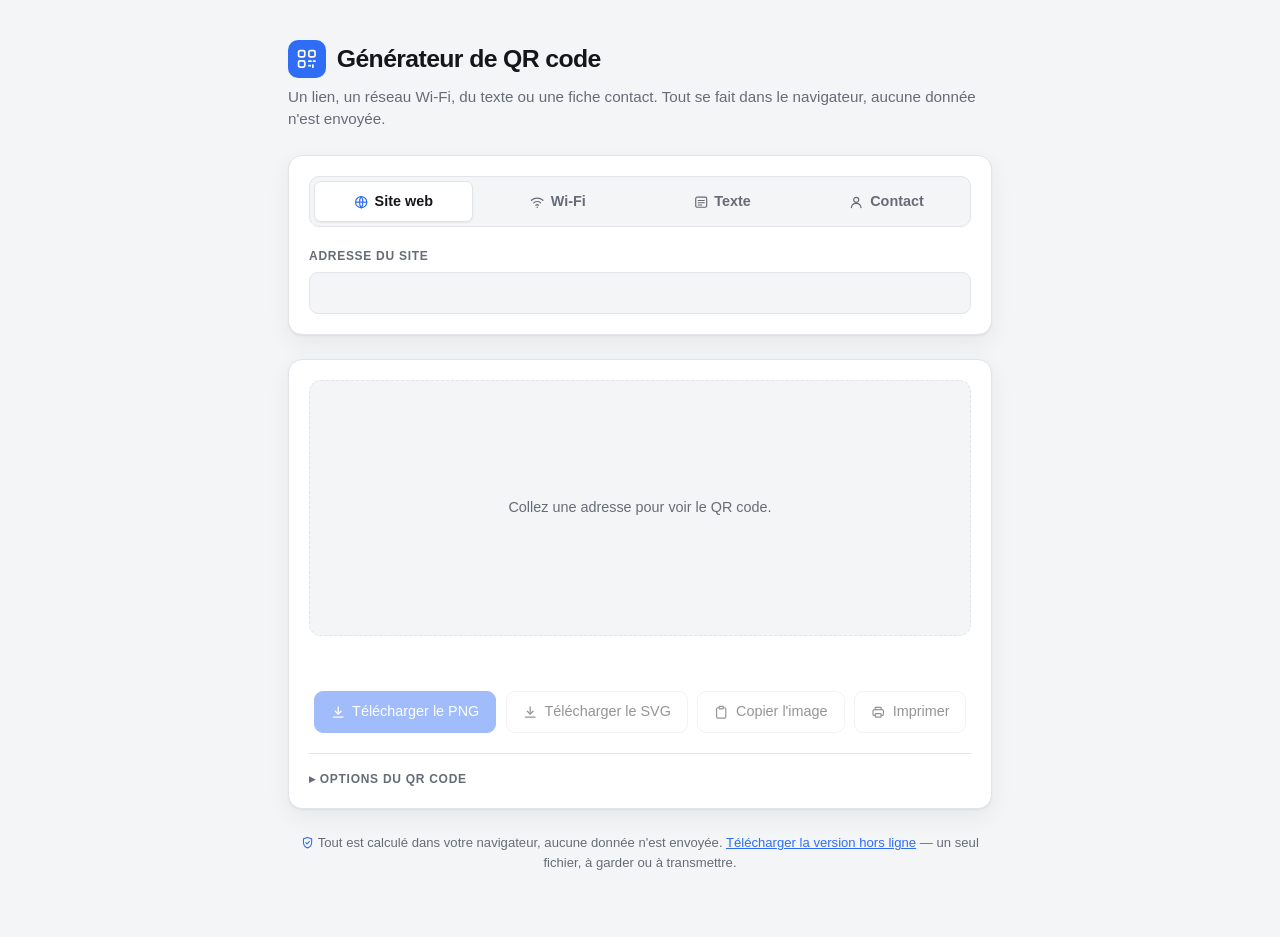
==== commit 0d678430: "Enrichir la fiche contact et réorganiser l'écran Champs ajoutés à la vCard, tous lus par iOS et Andr" ====
--- a/index.html
+++ b/index.html
@@ -69,6 +69,18 @@
     <path d="M8 1.7 13 3.4v4.2c0 3.3-2.1 6-5 6.9-2.9-.9-5-3.6-5-6.9V3.4z"/>
     <path d="M5.9 8.1 7.4 9.6l2.9-3"/>
   </symbol>
+
+  <symbol id="icon-plus" viewBox="0 0 16 16" fill="none" stroke="currentColor"
+          stroke-width="1.5" stroke-linecap="round" stroke-linejoin="round">
+    <path d="M8 3.4v9.2M3.4 8h9.2"/>
+  </symbol>
+
+  <symbol id="icon-print" viewBox="0 0 16 16" fill="none" stroke="currentColor"
+          stroke-width="1.3" stroke-linecap="round" stroke-linejoin="round">
+    <path d="M4.7 5.2V2.6h6.6v2.6"/>
+    <path d="M11.3 11.6h1.1a1.4 1.4 0 0 0 1.4-1.4V6.6a1.4 1.4 0 0 0-1.4-1.4H3.6A1.4 1.4 0 0 0 2.2 6.6v3.6a1.4 1.4 0 0 0 1.4 1.4h1.1"/>
+    <rect x="4.7" y="9.6" width="6.6" height="3.8" rx=".7"/>
+  </symbol>
 </svg>
 
   <main class="app">
@@ -91,20 +103,14 @@
       <div id="pane-url" role="tabpanel" aria-labelledby="tab-url">
         <label class="field">
           <span class="field__label">Adresse du site</span>
-          <input
-            id="url-input"
-            type="text"
-            class="field__input"
-            placeholder="https://exemple.com/ma-page"
-            autocomplete="off"
-            spellcheck="false">
+          <input id="url-input" type="text" class="field__input" autocomplete="off" spellcheck="false">
         </label>
       </div>
 
       <div id="pane-wifi" role="tabpanel" aria-labelledby="tab-wifi" hidden>
         <label class="field">
           <span class="field__label">Nom du réseau (SSID)</span>
-          <input id="ssid-input" type="text" class="field__input" placeholder="Wifi-Invites" autocomplete="off" spellcheck="false">
+          <input id="ssid-input" type="text" class="field__input" autocomplete="off" spellcheck="false">
         </label>
 
         <div class="options">
@@ -119,20 +125,25 @@
 
           <label class="option">
             <span class="option__label">Mot de passe</span>
-            <input id="wifi-password" type="text" class="option__control" placeholder="clé du réseau" autocomplete="off" spellcheck="false">
-          </label>
-        </div>
-
-        <div class="check">
-          <input id="hidden-network" type="checkbox">
-          <label for="hidden-network">Réseau caché (SSID non diffusé)</label>
-        </div>
+            <input id="wifi-password" type="text" class="option__control" autocomplete="off" spellcheck="false">
+          </label>
+        </div>
+
+        <details class="more">
+          <summary>Plus de détails</summary>
+          <div class="more__body">
+            <div class="check">
+              <input id="hidden-network" type="checkbox">
+              <label for="hidden-network">Réseau caché (SSID non diffusé)</label>
+            </div>
+          </div>
+        </details>
       </div>
 
       <div id="pane-text" role="tabpanel" aria-labelledby="tab-text" hidden>
         <label class="field">
           <span class="field__label">Texte</span>
-          <textarea id="free-text" class="field__input" rows="4" placeholder="N'importe quel texte : un message, une référence, un numéro de série…" spellcheck="false"></textarea>
+          <textarea id="free-text" class="field__input" rows="4" spellcheck="false"></textarea>
         </label>
       </div>
 
@@ -140,31 +151,104 @@
         <div class="options">
           <label class="option">
             <span class="option__label">Prénom</span>
-            <input id="contact-first" type="text" class="option__control" placeholder="John" autocomplete="off">
+            <input id="contact-first" type="text" class="option__control" autocomplete="off">
           </label>
           <label class="option">
             <span class="option__label">Nom</span>
-            <input id="contact-last" type="text" class="option__control" placeholder="Doe" autocomplete="off">
-          </label>
-        </div>
-        <label class="field field--spaced">
-          <span class="field__label">Organisation <span class="optional">facultatif</span></span>
-          <input id="contact-org" type="text" class="field__input" placeholder="Ma société" autocomplete="off">
-        </label>
+            <input id="contact-last" type="text" class="option__control" autocomplete="off">
+          </label>
+        </div>
+
         <div class="options">
           <label class="option">
             <span class="option__label">Téléphone</span>
-            <input id="contact-phone" type="text" class="option__control" placeholder="+33 6 12 34 56 78" autocomplete="off" spellcheck="false">
+            <input id="contact-phone" type="text" class="option__control" autocomplete="off" spellcheck="false">
           </label>
           <label class="option">
             <span class="option__label">E-mail</span>
-            <input id="contact-email" type="text" class="option__control" placeholder="john.doe@exemple.com" autocomplete="off" spellcheck="false">
-          </label>
-        </div>
+            <input id="contact-email" type="text" class="option__control" autocomplete="off" spellcheck="false">
+          </label>
+        </div>
+
+        <details class="more">
+          <summary>Plus de détails</summary>
+          <div class="more__body">
+            <div class="options">
+              <label class="option">
+                <span class="option__label">Organisation</span>
+                <input id="contact-org" type="text" class="option__control" autocomplete="off">
+              </label>
+              <label class="option">
+                <span class="option__label">Fonction</span>
+                <input id="contact-title" type="text" class="option__control" autocomplete="off">
+              </label>
+            </div>
+
+            <label class="field">
+              <span class="field__label">Téléphone (bureau)</span>
+              <input id="contact-work-phone" type="text" class="field__input" autocomplete="off" spellcheck="false">
+            </label>
+
+            <div class="links">
+              <span class="field__label">Liens <span class="optional">site web, LinkedIn…</span></span>
+              <div class="links__list" id="links-list">
+                <input type="text" class="field__input" data-link autocomplete="off" spellcheck="false">
+              </div>
+              <button type="button" class="button button--ghost" id="add-link">
+                <svg class="icon" aria-hidden="true"><use href="#icon-plus"/></svg><span>Ajouter un lien</span>
+              </button>
+            </div>
+
+            <div class="options">
+              <label class="option">
+                <span class="option__label">Rue</span>
+                <input id="contact-street" type="text" class="option__control" autocomplete="off">
+              </label>
+              <label class="option">
+                <span class="option__label">Code postal</span>
+                <input id="contact-postal" type="text" class="option__control" autocomplete="off">
+              </label>
+            </div>
+
+            <div class="options">
+              <label class="option">
+                <span class="option__label">Ville</span>
+                <input id="contact-city" type="text" class="option__control" autocomplete="off">
+              </label>
+              <label class="option">
+                <span class="option__label">Pays</span>
+                <input id="contact-country" type="text" class="option__control" autocomplete="off">
+              </label>
+            </div>
+
+            <label class="field">
+              <span class="field__label">Note</span>
+              <textarea id="contact-note" class="field__input" rows="2" spellcheck="false"></textarea>
+            </label>
+          </div>
+        </details>
+      </div>
+    </section>
+
+    <section class="result" aria-live="polite">
+      <div class="preview" id="preview">
+        <canvas id="canvas" class="preview__canvas" role="img" aria-label="Aperçu du QR code"></canvas>
+        <p class="preview__placeholder" id="placeholder">Le QR code apparaîtra ici.</p>
+      </div>
+
+      <p class="print-caption" id="print-caption"></p>
+      <p class="status" id="status"></p>
+      <p class="notice" id="notice" hidden></p>
+
+      <div class="actions">
+        <button id="download-png" type="button" class="button button--primary" disabled><svg class="icon" aria-hidden="true"><use href="#icon-download"/></svg><span>Télécharger le PNG</span></button>
+        <button id="download-svg" type="button" class="button" disabled><svg class="icon" aria-hidden="true"><use href="#icon-download"/></svg><span>Télécharger le SVG</span></button>
+        <button id="copy-png" type="button" class="button" disabled><svg class="icon" aria-hidden="true"><use href="#icon-clipboard"/></svg><span>Copier l'image</span></button>
+        <button id="print" type="button" class="button" disabled><svg class="icon" aria-hidden="true"><use href="#icon-print"/></svg><span>Imprimer</span></button>
       </div>
 
       <details class="advanced">
-        <summary>Options avancées</summary>
+        <summary>Options du QR code</summary>
         <div class="options">
           <label class="option">
             <span class="option__label">Taille <output id="size-output">512 px</output></span>
@@ -184,22 +268,6 @@
         <p class="advanced__help">La taille fixe la dimension des images exportées. Plus la correction d'erreur est élevée, plus le code reste lisible s'il est abîmé ou partiellement masqué — mais plus il est dense. Les valeurs par défaut conviennent dans presque tous les cas.</p>
       </details>
     </section>
-
-    <section class="result" aria-live="polite">
-      <div class="preview" id="preview">
-        <canvas id="canvas" class="preview__canvas" role="img" aria-label="Aperçu du QR code"></canvas>
-        <p class="preview__placeholder" id="placeholder">Le QR code apparaîtra ici.</p>
-      </div>
-
-      <p class="status" id="status"></p>
-      <p class="notice" id="notice" hidden></p>
-
-      <div class="actions">
-        <button id="download-png" type="button" class="button button--primary" disabled><svg class="icon" aria-hidden="true"><use href="#icon-download"/></svg><span>Télécharger le PNG</span></button>
-        <button id="download-svg" type="button" class="button" disabled><svg class="icon" aria-hidden="true"><use href="#icon-download"/></svg><span>Télécharger le SVG</span></button>
-        <button id="copy-png" type="button" class="button" disabled><svg class="icon" aria-hidden="true"><use href="#icon-clipboard"/></svg><span>Copier l'image</span></button>
-      </div>
-    </section>
     <footer class="app__footer">
       <svg class="icon" aria-hidden="true"><use href="#icon-shield"/></svg>
       Tout est calculé dans votre navigateur, aucune donnée n'est envoyée.
--- a/styles.css
+++ b/styles.css
@@ -203,11 +203,25 @@
   outline-offset: 2px;
 }
 
+/* L'espacement vertical appartient au conteneur, via gap, et jamais aux champs :
+   une marge sur un frère adjacent décale le second champ d'une paire placée
+   côte à côte. Sans marge sur les enfants, aucun désalignement n'est possible. */
+[role="tabpanel"] {
+  display: grid;
+  gap: 1rem;
+  align-content: start;
+}
+
 .options {
-  margin-top: 1.1rem;
   display: grid;
   grid-template-columns: repeat(auto-fit, minmax(14rem, 1fr));
   gap: 1rem;
+  align-items: start;
+}
+
+/* Le dépliant n'est pas un conteneur de champs : son espacement reste explicite. */
+.advanced .options {
+  margin-top: 0.9rem;
 }
 
 .option__label output {
@@ -287,7 +301,6 @@
   display: flex;
   align-items: center;
   gap: 0.5rem;
-  margin-top: 1rem;
 }
 
 .check input {
@@ -367,41 +380,6 @@
   color: var(--accent);
 }
 
-/* Réglages repliés par défaut : l'écran reste simple à l'arrivée. */
-.advanced {
-  margin-top: 1.25rem;
-  padding-top: 1.1rem;
-  border-top: 1px solid var(--border);
-}
-
-.advanced > summary {
-  cursor: pointer;
-  width: fit-content;
-  font-size: 0.8rem;
-  font-weight: 600;
-  text-transform: uppercase;
-  letter-spacing: 0.06em;
-  color: var(--text-muted);
-  list-style: none;
-}
-
-.advanced > summary::-webkit-details-marker {
-  display: none;
-}
-
-.advanced > summary::before {
-  content: "▸ ";
-}
-
-.advanced[open] > summary::before {
-  content: "▾ ";
-}
-
-.advanced > summary:focus-visible {
-  outline: 2px solid var(--accent);
-  outline-offset: 2px;
-}
-
 .advanced__help {
   margin: 0.7rem 0 0;
   font-size: 0.82rem;
@@ -411,10 +389,6 @@
 textarea.field__input {
   resize: vertical;
   min-height: 5.5rem;
-}
-
-.field--spaced {
-  margin-top: 1rem;
 }
 
 .optional {
@@ -433,3 +407,136 @@
     animation-duration: 0.01ms !important;
   }
 }
+
+/* Section « Plus de détails » : les champs secondaires, repliés par défaut. */
+.more > summary,
+.advanced > summary {
+  cursor: pointer;
+  width: fit-content;
+  font-size: 0.75rem;
+  font-weight: 600;
+  text-transform: uppercase;
+  letter-spacing: 0.06em;
+  color: var(--text-muted);
+  list-style: none;
+  transition: color 0.15s ease;
+}
+
+.more > summary:hover,
+.advanced > summary:hover {
+  color: var(--text);
+}
+
+.more > summary::-webkit-details-marker,
+.advanced > summary::-webkit-details-marker {
+  display: none;
+}
+
+.more > summary::before,
+.advanced > summary::before {
+  content: "▸ ";
+}
+
+.more[open] > summary::before,
+.advanced[open] > summary::before {
+  content: "▾ ";
+}
+
+.more > summary:focus-visible,
+.advanced > summary:focus-visible {
+  outline: 2px solid var(--accent);
+  outline-offset: 2px;
+}
+
+/* Comme les tabpanels : l'espacement vient du conteneur, jamais des champs. */
+.more__body {
+  display: grid;
+  gap: 1rem;
+  align-content: start;
+  margin-top: 0.9rem;
+}
+
+.links {
+  display: grid;
+  gap: 0.5rem;
+}
+
+.links__list {
+  display: grid;
+  gap: 0.5rem;
+}
+
+.button--ghost {
+  justify-content: center;
+  width: fit-content;
+  padding: 0.4rem 0.7rem;
+  font-size: 0.82rem;
+  color: var(--accent);
+  background: none;
+  border-style: dashed;
+}
+
+/* Légende de la feuille imprimée : inutile à l'écran. */
+.print-caption {
+  display: none;
+}
+
+/* Réglages du QR code : séparés des champs, puisqu'ils n'en font pas partie. */
+.advanced {
+  width: 100%;
+  margin-top: 0.25rem;
+  padding-top: 1rem;
+  border-top: 1px solid var(--border);
+}
+
+/* À l'impression, seul le code et sa légende comptent. */
+@media print {
+  body {
+    padding: 0;
+    background: #fff;
+    color: #000;
+  }
+
+  .app__header,
+  .panel,
+  .status,
+  .notice,
+  .actions,
+  .advanced,
+  .app__footer {
+    display: none !important;
+  }
+
+  .result {
+    border: none;
+    box-shadow: none;
+    padding: 0;
+    background: none;
+    /* Le code se retrouve au milieu de la feuille, prêt à être affiché. */
+    justify-content: center;
+    min-height: 90vh;
+  }
+
+  .preview {
+    border: none;
+    background: none;
+    padding: 0;
+    min-height: 0;
+  }
+
+  .preview__canvas {
+    max-width: 11cm;
+    padding: 0;
+    box-shadow: none;
+  }
+
+  .print-caption {
+    display: block;
+    margin: 0.8cm 0 0;
+    text-align: center;
+    font-size: 12pt;
+    line-height: 1.5;
+    color: #000;
+    white-space: pre-line;
+  }
+}
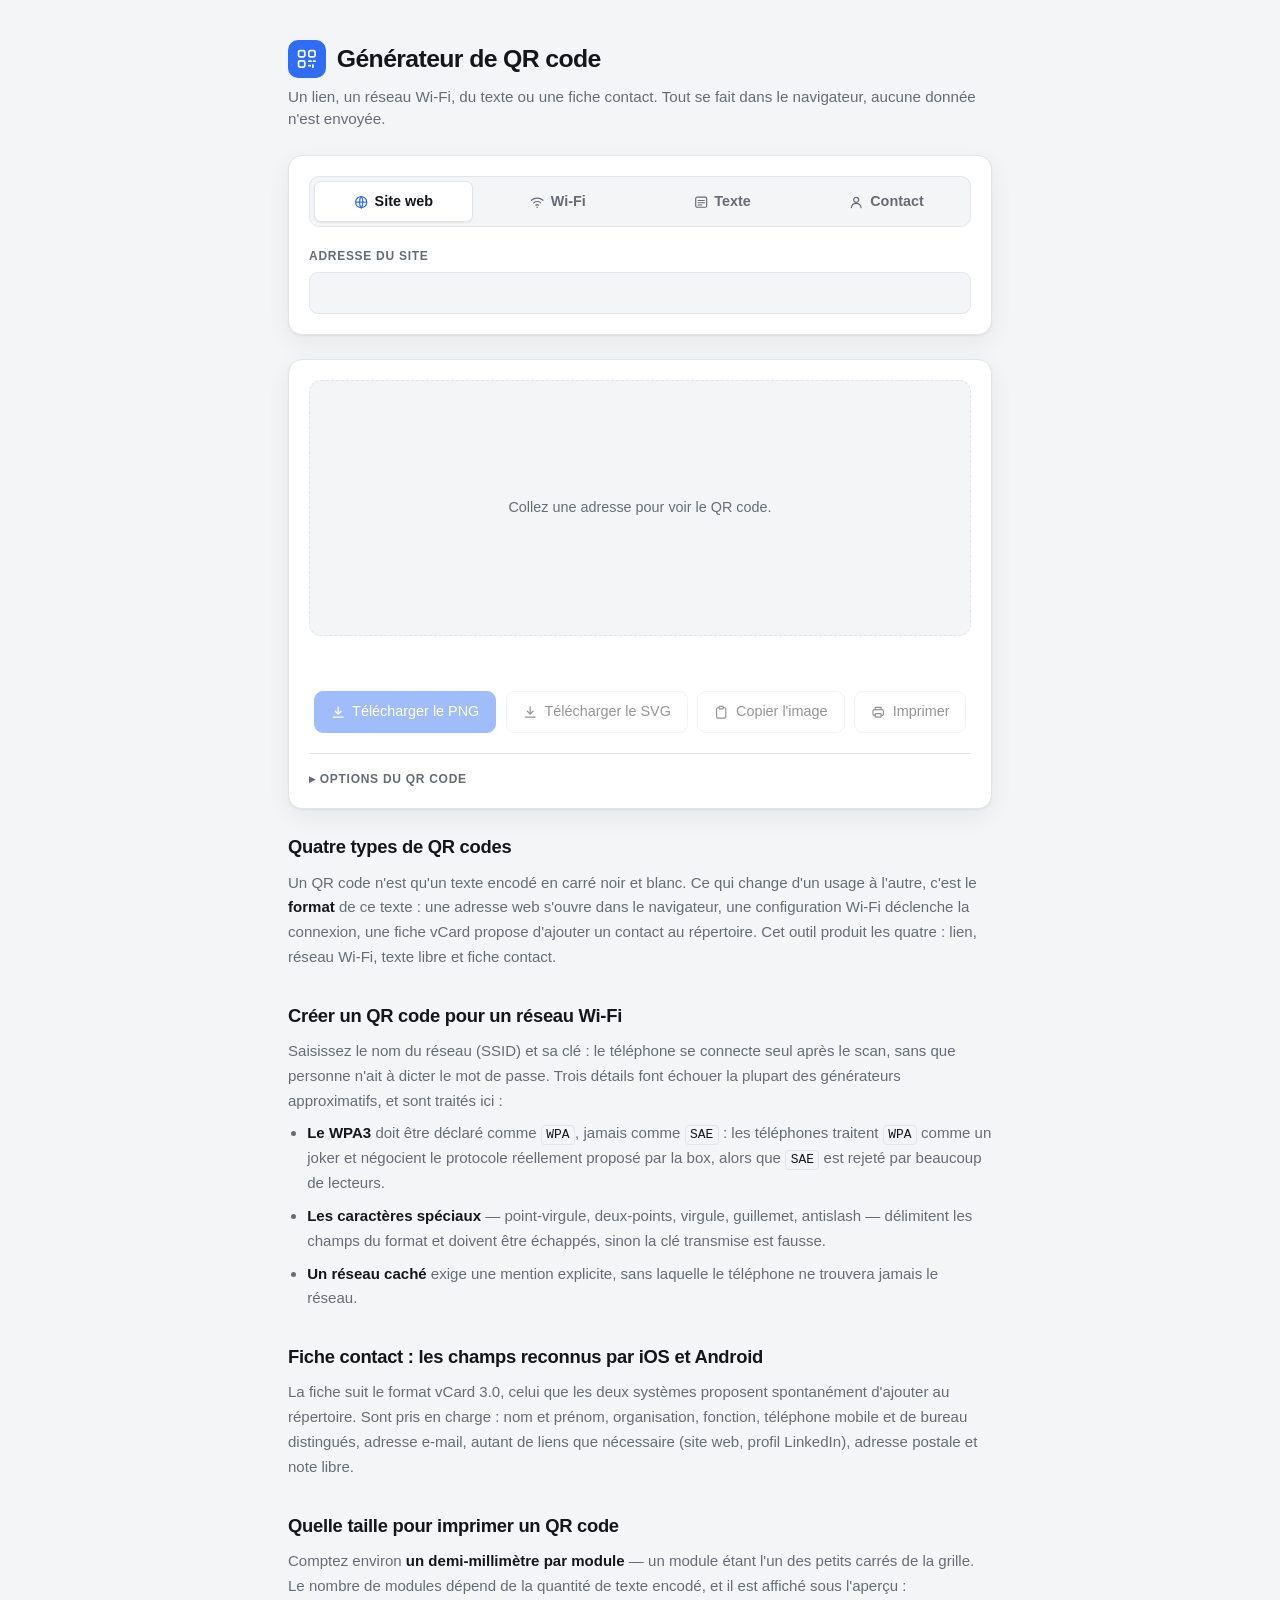
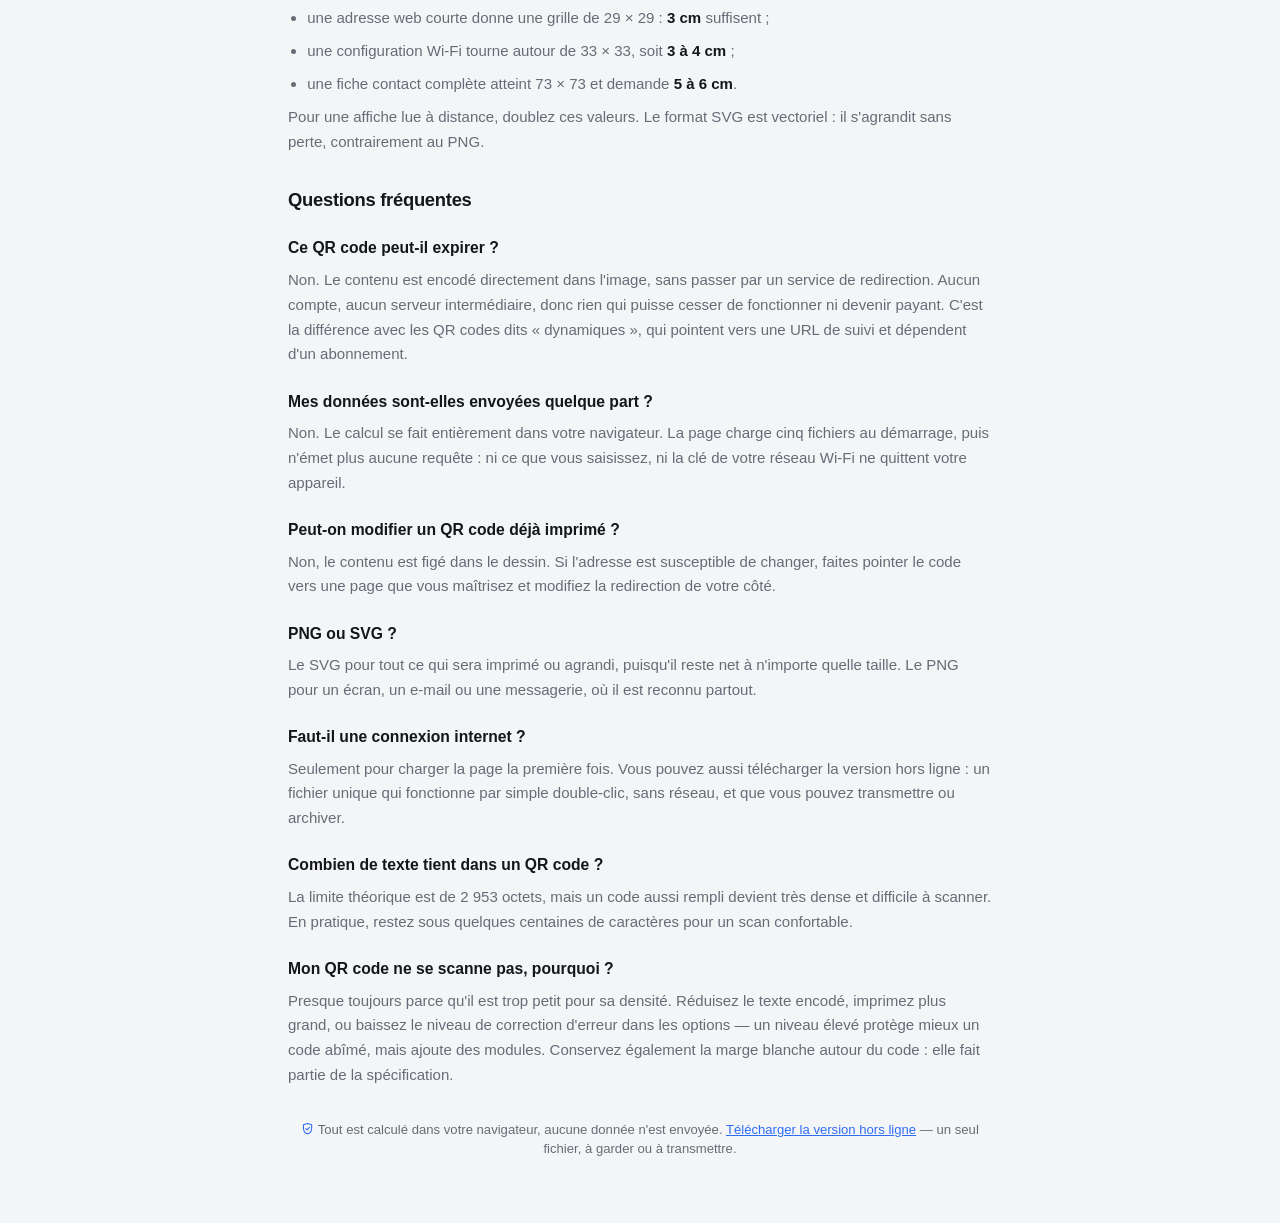
==== commit d644fd4a: "Rendre la page référençable : métadonnées, contenu et FAQ La page n'offrait que 60 mots et aucune mé" ====
--- a/index.html
+++ b/index.html
@@ -3,9 +3,117 @@
 <head>
   <meta charset="utf-8">
   <meta name="viewport" content="width=device-width, initial-scale=1">
-  <title>Générateur de QR code</title>
+  <title>Générateur de QR code gratuit : Wi-Fi, contact et liens</title>
+  <meta name="description" content="Créez un QR code pour un lien, un réseau Wi-Fi ou une fiche contact. Gratuit, sans inscription, aucune donnée envoyée. Export PNG et SVG.">
+  <link rel="canonical" href="https://seanas-a.github.io/qr-code-generator/">
+  <meta name="theme-color" content="#2f6df6">
+
+  <!-- Partage sur les réseaux et messageries -->
+  <meta property="og:type" content="website">
+  <meta property="og:url" content="https://seanas-a.github.io/qr-code-generator/">
+  <meta property="og:title" content="Générateur de QR code gratuit : Wi-Fi, contact et liens">
+  <meta property="og:description" content="Créez un QR code pour un lien, un réseau Wi-Fi ou une fiche contact. Gratuit, sans inscription, aucune donnée envoyée. Export PNG et SVG.">
+  <meta property="og:locale" content="fr_FR">
+  <meta name="twitter:card" content="summary">
+  <meta name="twitter:title" content="Générateur de QR code gratuit : Wi-Fi, contact et liens">
+  <meta name="twitter:description" content="Créez un QR code pour un lien, un réseau Wi-Fi ou une fiche contact. Gratuit, sans inscription, aucune donnée envoyée. Export PNG et SVG.">
   <link rel="icon" href="data:image/svg+xml,%3Csvg xmlns='http://www.w3.org/2000/svg' viewBox='0 0 16 16'%3E%3Crect width='16' height='16' rx='3.5' fill='%232f6df6'/%3E%3Cg fill='%23fff'%3E%3Crect x='3' y='3' width='4' height='4' rx='1'/%3E%3Crect x='9' y='3' width='4' height='4' rx='1'/%3E%3Crect x='3' y='9' width='4' height='4' rx='1'/%3E%3Crect x='9.4' y='9.4' width='1.7' height='1.7'/%3E%3Crect x='11.4' y='11.4' width='1.7' height='1.7'/%3E%3C/g%3E%3C/svg%3E">
   <link rel="stylesheet" href="styles.css">
+  <!-- Données structurées : décrivent l'outil et les questions traitées. Google ne
+       produit plus de résultat enrichi pour les FAQ depuis mai 2026, mais continue de
+       lire ce balisage pour comprendre la page, tout comme les moteurs de réponse. -->
+  <script type="application/ld+json">
+{
+  "@context": "https://schema.org",
+  "@type": "WebApplication",
+  "name": "Générateur de QR code",
+  "url": "https://seanas-a.github.io/qr-code-generator/",
+  "applicationCategory": "UtilitiesApplication",
+  "operatingSystem": "Tout navigateur web",
+  "inLanguage": "fr",
+  "browserRequirements": "Fonctionne sans connexion après le premier chargement",
+  "description": "Générateur de QR codes pour liens, réseaux Wi-Fi, fiches contact vCard et texte libre. Tout est calculé dans le navigateur : aucune donnée envoyée.",
+  "offers": {
+    "@type": "Offer",
+    "price": "0",
+    "priceCurrency": "EUR"
+  },
+  "featureList": [
+    "QR code pour une adresse web",
+    "QR code de connexion Wi-Fi (WPA, WPA2, WPA3, WEP, réseau ouvert)",
+    "Fiche contact vCard 3.0",
+    "Texte libre",
+    "Export PNG et SVG",
+    "Impression d'une affichette",
+    "Fonctionnement hors ligne"
+  ]
+}
+  </script>
+  <script type="application/ld+json">
+{
+  "@context": "https://schema.org",
+  "@type": "FAQPage",
+  "mainEntity": [
+    {
+      "@type": "Question",
+      "name": "Ce QR code peut-il expirer ?",
+      "acceptedAnswer": {
+        "@type": "Answer",
+        "text": "Non. Le contenu est encodé directement dans l'image, sans service de redirection. Aucun compte ni serveur intermédiaire, donc rien qui puisse cesser de fonctionner ou devenir payant, contrairement aux QR codes dits dynamiques."
+      }
+    },
+    {
+      "@type": "Question",
+      "name": "Mes données sont-elles envoyées quelque part ?",
+      "acceptedAnswer": {
+        "@type": "Answer",
+        "text": "Non. Le calcul se fait entièrement dans le navigateur. La page charge cinq fichiers au démarrage puis n'émet plus aucune requête : ni les saisies, ni la clé Wi-Fi ne quittent l'appareil."
+      }
+    },
+    {
+      "@type": "Question",
+      "name": "Peut-on modifier un QR code déjà imprimé ?",
+      "acceptedAnswer": {
+        "@type": "Answer",
+        "text": "Non, le contenu est figé dans le dessin. Si l'adresse peut changer, faites pointer le code vers une page que vous maîtrisez et modifiez la redirection de votre côté."
+      }
+    },
+    {
+      "@type": "Question",
+      "name": "Faut-il choisir le PNG ou le SVG ?",
+      "acceptedAnswer": {
+        "@type": "Answer",
+        "text": "Le SVG pour l'impression et les agrandissements, puisqu'il reste net à toute taille. Le PNG pour un écran, un e-mail ou une messagerie."
+      }
+    },
+    {
+      "@type": "Question",
+      "name": "Faut-il une connexion internet ?",
+      "acceptedAnswer": {
+        "@type": "Answer",
+        "text": "Seulement pour charger la page la première fois. Une version hors ligne en fichier unique fonctionne par simple double-clic, sans réseau."
+      }
+    },
+    {
+      "@type": "Question",
+      "name": "Combien de texte tient dans un QR code ?",
+      "acceptedAnswer": {
+        "@type": "Answer",
+        "text": "La limite théorique est de 2 953 octets, mais un code aussi rempli devient très dense et difficile à scanner. Restez sous quelques centaines de caractères."
+      }
+    },
+    {
+      "@type": "Question",
+      "name": "Quelle taille faut-il pour imprimer un QR code ?",
+      "acceptedAnswer": {
+        "@type": "Answer",
+        "text": "Comptez environ un demi-millimètre par module. Une adresse web courte (29 × 29 modules) tient en 3 cm, une fiche contact complète (73 × 73) demande 5 à 6 cm."
+      }
+    }
+  ]
+}
+  </script>
+
 </head>
 <body>
 <!--
@@ -268,6 +376,117 @@
         <p class="advanced__help">La taille fixe la dimension des images exportées. Plus la correction d'erreur est élevée, plus le code reste lisible s'il est abîmé ou partiellement masqué — mais plus il est dense. Les valeurs par défaut conviennent dans presque tous les cas.</p>
       </details>
     </section>
+
+    <section class="content">
+      <h2>Quatre types de QR codes</h2>
+      <p>
+        Un QR code n'est qu'un texte encodé en carré noir et blanc. Ce qui change d'un usage à
+        l'autre, c'est le <strong>format</strong> de ce texte : une adresse web s'ouvre dans le
+        navigateur, une configuration Wi-Fi déclenche la connexion, une fiche vCard propose
+        d'ajouter un contact au répertoire. Cet outil produit les quatre : lien, réseau Wi-Fi,
+        texte libre et fiche contact.
+      </p>
+
+      <h2>Créer un QR code pour un réseau Wi-Fi</h2>
+      <p>
+        Saisissez le nom du réseau (SSID) et sa clé : le téléphone se connecte seul après le scan,
+        sans que personne n'ait à dicter le mot de passe. Trois détails font échouer la plupart des
+        générateurs approximatifs, et sont traités ici :
+      </p>
+      <ul>
+        <li>
+          <strong>Le WPA3</strong> doit être déclaré comme <code>WPA</code>, jamais comme
+          <code>SAE</code> : les téléphones traitent <code>WPA</code> comme un joker et négocient
+          le protocole réellement proposé par la box, alors que <code>SAE</code> est rejeté par
+          beaucoup de lecteurs.
+        </li>
+        <li>
+          <strong>Les caractères spéciaux</strong> — point-virgule, deux-points, virgule,
+          guillemet, antislash — délimitent les champs du format et doivent être échappés, sinon la
+          clé transmise est fausse.
+        </li>
+        <li>
+          <strong>Un réseau caché</strong> exige une mention explicite, sans laquelle le téléphone
+          ne trouvera jamais le réseau.
+        </li>
+      </ul>
+
+      <h2>Fiche contact : les champs reconnus par iOS et Android</h2>
+      <p>
+        La fiche suit le format vCard 3.0, celui que les deux systèmes proposent spontanément
+        d'ajouter au répertoire. Sont pris en charge : nom et prénom, organisation, fonction,
+        téléphone mobile et de bureau distingués, adresse e-mail, autant de liens que nécessaire
+        (site web, profil LinkedIn), adresse postale et note libre.
+      </p>
+
+      <h2>Quelle taille pour imprimer un QR code</h2>
+      <p>
+        Comptez environ <strong>un demi-millimètre par module</strong> — un module étant l'un des
+        petits carrés de la grille. Le nombre de modules dépend de la quantité de texte encodé,
+        et il est affiché sous l'aperçu :
+      </p>
+      <ul>
+        <li>une adresse web courte donne une grille de 29 × 29 : <strong>3 cm</strong> suffisent ;</li>
+        <li>une configuration Wi-Fi tourne autour de 33 × 33, soit <strong>3 à 4 cm</strong> ;</li>
+        <li>une fiche contact complète atteint 73 × 73 et demande <strong>5 à 6 cm</strong>.</li>
+      </ul>
+      <p>
+        Pour une affiche lue à distance, doublez ces valeurs. Le format SVG est vectoriel : il
+        s'agrandit sans perte, contrairement au PNG.
+      </p>
+
+      <h2>Questions fréquentes</h2>
+
+      <h3>Ce QR code peut-il expirer ?</h3>
+      <p>
+        Non. Le contenu est encodé directement dans l'image, sans passer par un service de
+        redirection. Aucun compte, aucun serveur intermédiaire, donc rien qui puisse cesser de
+        fonctionner ni devenir payant. C'est la différence avec les QR codes dits « dynamiques »,
+        qui pointent vers une URL de suivi et dépendent d'un abonnement.
+      </p>
+
+      <h3>Mes données sont-elles envoyées quelque part ?</h3>
+      <p>
+        Non. Le calcul se fait entièrement dans votre navigateur. La page charge cinq fichiers au
+        démarrage, puis n'émet plus aucune requête : ni ce que vous saisissez, ni la clé de votre
+        réseau Wi-Fi ne quittent votre appareil.
+      </p>
+
+      <h3>Peut-on modifier un QR code déjà imprimé ?</h3>
+      <p>
+        Non, le contenu est figé dans le dessin. Si l'adresse est susceptible de changer, faites
+        pointer le code vers une page que vous maîtrisez et modifiez la redirection de votre côté.
+      </p>
+
+      <h3>PNG ou SVG ?</h3>
+      <p>
+        Le SVG pour tout ce qui sera imprimé ou agrandi, puisqu'il reste net à n'importe quelle
+        taille. Le PNG pour un écran, un e-mail ou une messagerie, où il est reconnu partout.
+      </p>
+
+      <h3>Faut-il une connexion internet ?</h3>
+      <p>
+        Seulement pour charger la page la première fois. Vous pouvez aussi télécharger la version
+        hors ligne : un fichier unique qui fonctionne par simple double-clic, sans réseau, et que
+        vous pouvez transmettre ou archiver.
+      </p>
+
+      <h3>Combien de texte tient dans un QR code ?</h3>
+      <p>
+        La limite théorique est de 2 953 octets, mais un code aussi rempli devient très dense et
+        difficile à scanner. En pratique, restez sous quelques centaines de caractères pour un
+        scan confortable.
+      </p>
+
+      <h3>Mon QR code ne se scanne pas, pourquoi ?</h3>
+      <p>
+        Presque toujours parce qu'il est trop petit pour sa densité. Réduisez le texte encodé,
+        imprimez plus grand, ou baissez le niveau de correction d'erreur dans les options — un
+        niveau élevé protège mieux un code abîmé, mais ajoute des modules. Conservez également la
+        marge blanche autour du code : elle fait partie de la spécification.
+      </p>
+    </section>
+
     <footer class="app__footer">
       <svg class="icon" aria-hidden="true"><use href="#icon-shield"/></svg>
       Tout est calculé dans votre navigateur, aucune donnée n'est envoyée.
--- a/styles.css
+++ b/styles.css
@@ -540,3 +540,59 @@
     white-space: pre-line;
   }
 }
+
+/* Contenu éditorial : sous l'outil, pour ne pas retarder son usage. */
+.content {
+  max-width: 44rem;
+  color: var(--text);
+}
+
+.content h2 {
+  margin: 2rem 0 0.6rem;
+  font-size: 1.15rem;
+  font-weight: 650;
+  letter-spacing: -0.015em;
+}
+
+.content h2:first-child {
+  margin-top: 0;
+}
+
+.content h3 {
+  margin: 1.4rem 0 0.4rem;
+  font-size: 0.98rem;
+  font-weight: 600;
+}
+
+.content p,
+.content li {
+  margin: 0.5rem 0;
+  font-size: 0.94rem;
+  line-height: 1.65;
+  color: var(--text-muted);
+}
+
+.content ul {
+  margin: 0.5rem 0;
+  padding-left: 1.2rem;
+}
+
+.content strong {
+  color: var(--text);
+  font-weight: 600;
+}
+
+.content code {
+  padding: 0.1em 0.35em;
+  border-radius: 4px;
+  background: var(--bg);
+  border: 1px solid var(--border);
+  font: 0.86em ui-monospace, SFMono-Regular, Menlo, monospace;
+  color: var(--text);
+}
+
+@media print {
+  .content {
+    display: none !important;
+  }
+}
